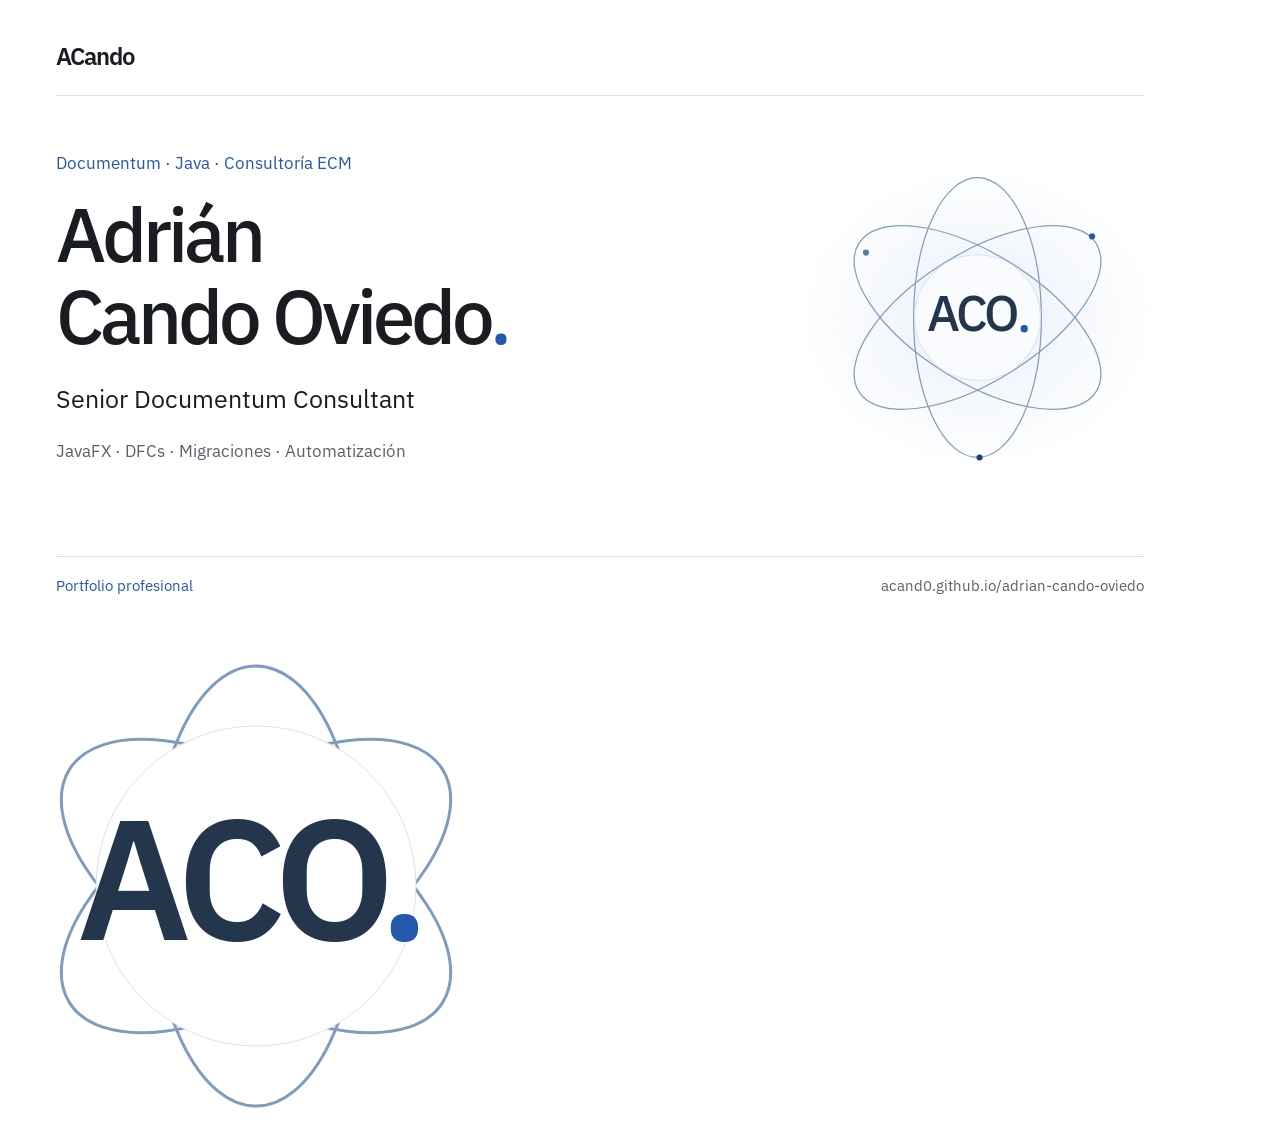
==== assets/brand/artwork.html @ 3e4b13c8 "Align social thumbnail and favicons with white ACO identity" ====
<!doctype html>
<html lang="es">
<head>
  <meta charset="utf-8">
  <title>Identidad corporativa de Adrián Cando Oviedo</title>
  <link href="https://fonts.googleapis.com/css2?family=IBM+Plex+Sans:wght@400;500;600&amp;display=swap" rel="stylesheet">
  <style>
    * { box-sizing: border-box; }
    body { margin: 0; background: #fff; font-family: "IBM Plex Sans", sans-serif; color: #191c20; }
    #social-card { width: 1200px; height: 630px; position: relative; padding: 40px 56px; overflow: hidden; background: #fff; }
    header { border-bottom: 1px solid #dce0e5; padding-bottom: 23px; font-size: 24px; font-weight: 600; letter-spacing: -1px; }
    .copy { position: absolute; top: 152px; left: 56px; }
    .eyebrow { margin: 0 0 19px; font-size: 17px; color: #2458ad; }
    h1 { font-size: 76px; line-height: 1.08; font-weight: 500; letter-spacing: -4px; margin: 0 0 25px; }
    h1 span { color: #2458ad; }
    .role { margin: 0; font-size: 25px; }
    .stack { margin: 25px 0 0; color: #59616c; font-size: 17px; }
    .atom { position: absolute; right: 40px; top: 165px; width: 365px; height: 305px; background: radial-gradient(ellipse, #eaf1fa, #f5f8fc 38%, transparent 70%); }
    svg { width: 100%; height: 100%; }
    .orbit { fill: none; stroke: #7e9cbd; stroke-width: 1.2; }
    .core { fill: #f9fbfe; stroke: #d9e4f0; }
    .monogram { fill: #23364c; font-size: 49px; font-weight: 500; letter-spacing: -3px; }
    .blue { fill: #2458ad; }
    footer { position: absolute; bottom: 35px; left: 56px; right: 56px; border-top: 1px solid #dce0e5; padding-top: 19px; display: flex; justify-content: space-between; color: #59616c; font-size: 15px; }
    footer span:first-child { color: #2458ad; }
    #favicon-art { width: 512px; height: 512px; background: #fff; }
    #favicon-art .orbit { stroke-width: 3; }
    #favicon-art text { font-size: 170px; letter-spacing: -10px; font-weight: 600; fill: #23364c; }
    #favicon-art.small .detail { display: none; }
    #favicon-art.small text { font-size: 205px; }
  </style>
</head>
<body>
  <section id="social-card" aria-label="Miniatura del portfolio">
    <header>ACando</header>
    <div class="copy">
      <p class="eyebrow">Documentum · Java · Consultoría ECM</p>
      <h1>Adrián<br>Cando Oviedo<span>.</span></h1>
      <p class="role">Senior Documentum Consultant</p>
      <p class="stack">JavaFX · DFCs · Migraciones · Automatización</p>
    </div>
    <div class="atom" aria-hidden="true">
      <svg viewBox="0 0 360 300">
        <g transform="translate(180 150)">
          <ellipse class="orbit" rx="138" ry="63" transform="rotate(-32)"/>
          <ellipse class="orbit" rx="138" ry="63" transform="rotate(32)"/>
          <ellipse class="orbit" rx="138" ry="63" transform="rotate(90)"/>
          <circle class="blue" cx="113" cy="-80" r="3"/>
          <circle fill="#597a9c" cx="-110" cy="-64" r="3"/>
          <circle fill="#193f7d" cx="2" cy="138" r="3"/>
          <circle class="core" r="62"/>
          <text class="monogram" x="0" y="1" text-anchor="middle" dominant-baseline="middle">ACO<tspan class="blue">.</tspan></text>
        </g>
      </svg>
    </div>
    <footer><span>Portfolio profesional</span><span>acand0.github.io/adrian-cando-oviedo</span></footer>
  </section>
  <div id="favicon-art" aria-label="Icono ACO">
    <svg viewBox="0 0 512 512">
      <g class="detail" transform="translate(256 256)">
        <ellipse class="orbit" rx="220" ry="105" transform="rotate(-32)"/>
        <ellipse class="orbit" rx="220" ry="105" transform="rotate(32)"/>
        <ellipse class="orbit" rx="220" ry="105" transform="rotate(90)"/>
        <circle fill="#fff" stroke="#d9e4f0" r="160"/>
      </g>
      <text x="248" y="266" text-anchor="middle" dominant-baseline="middle">ACO<tspan class="blue">.</tspan></text>
    </svg>
  </div>
</body>
</html>
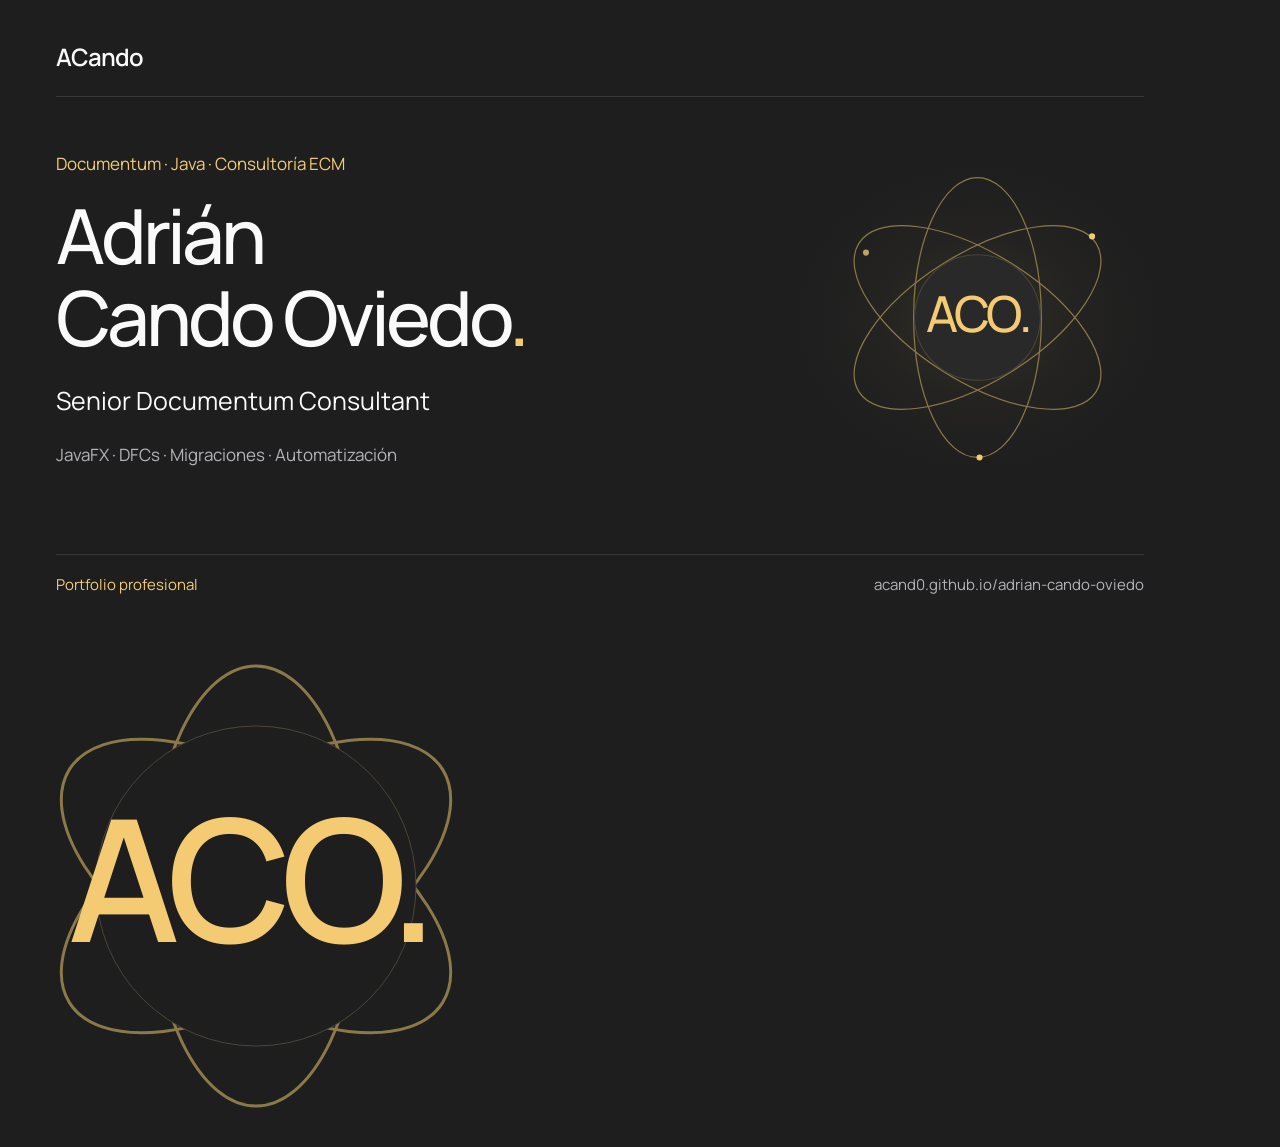
==== commit 8bde2432: "Rebuild portfolio as a single dark profile with accessible section tabs" ====
--- a/assets/brand/artwork.html
+++ b/assets/brand/artwork.html
@@ -2,30 +2,30 @@
 <html lang="es">
 <head>
   <meta charset="utf-8">
-  <title>Identidad corporativa de Adrián Cando Oviedo</title>
-  <link href="https://fonts.googleapis.com/css2?family=IBM+Plex+Sans:wght@400;500;600&amp;display=swap" rel="stylesheet">
+  <title>Identidad del portfolio de Adrián Cando Oviedo</title>
+  <link href="https://fonts.googleapis.com/css2?family=Manrope:wght@400;500;600;700&amp;display=swap" rel="stylesheet">
   <style>
     * { box-sizing: border-box; }
-    body { margin: 0; background: #fff; font-family: "IBM Plex Sans", sans-serif; color: #191c20; }
-    #social-card { width: 1200px; height: 630px; position: relative; padding: 40px 56px; overflow: hidden; background: #fff; }
-    header { border-bottom: 1px solid #dce0e5; padding-bottom: 23px; font-size: 24px; font-weight: 600; letter-spacing: -1px; }
+    body { margin: 0; background: #1e1e1f; font-family: "Manrope", sans-serif; color: #fafafa; }
+    #social-card { width: 1200px; height: 630px; position: relative; padding: 40px 56px; overflow: hidden; background: #1e1e1f; }
+    header { border-bottom: 1px solid #383838; padding-bottom: 23px; font-size: 24px; font-weight: 600; letter-spacing: -1px; }
     .copy { position: absolute; top: 152px; left: 56px; }
-    .eyebrow { margin: 0 0 19px; font-size: 17px; color: #2458ad; }
+    .eyebrow { margin: 0 0 19px; font-size: 17px; color: #f4cb72; }
     h1 { font-size: 76px; line-height: 1.08; font-weight: 500; letter-spacing: -4px; margin: 0 0 25px; }
-    h1 span { color: #2458ad; }
+    h1 span { color: #f4cb72; }
     .role { margin: 0; font-size: 25px; }
-    .stack { margin: 25px 0 0; color: #59616c; font-size: 17px; }
-    .atom { position: absolute; right: 40px; top: 165px; width: 365px; height: 305px; background: radial-gradient(ellipse, #eaf1fa, #f5f8fc 38%, transparent 70%); }
+    .stack { margin: 25px 0 0; color: #b3b3b9; font-size: 17px; }
+    .atom { position: absolute; right: 40px; top: 165px; width: 365px; height: 305px; background: radial-gradient(ellipse, #343025, #242321 38%, transparent 70%); }
     svg { width: 100%; height: 100%; }
-    .orbit { fill: none; stroke: #7e9cbd; stroke-width: 1.2; }
-    .core { fill: #f9fbfe; stroke: #d9e4f0; }
-    .monogram { fill: #23364c; font-size: 49px; font-weight: 500; letter-spacing: -3px; }
-    .blue { fill: #2458ad; }
-    footer { position: absolute; bottom: 35px; left: 56px; right: 56px; border-top: 1px solid #dce0e5; padding-top: 19px; display: flex; justify-content: space-between; color: #59616c; font-size: 15px; }
-    footer span:first-child { color: #2458ad; }
-    #favicon-art { width: 512px; height: 512px; background: #fff; }
+    .orbit { fill: none; stroke: #8c7948; stroke-width: 1.2; }
+    .core { fill: #292929; stroke: #4c4537; }
+    .monogram { fill: #f4cb72; font-size: 49px; font-weight: 500; letter-spacing: -3px; }
+    .blue { fill: #f4cb72; }
+    footer { position: absolute; bottom: 35px; left: 56px; right: 56px; border-top: 1px solid #383838; padding-top: 19px; display: flex; justify-content: space-between; color: #b3b3b9; font-size: 15px; }
+    footer span:first-child { color: #f4cb72; }
+    #favicon-art { width: 512px; height: 512px; background: #1e1e1f; }
     #favicon-art .orbit { stroke-width: 3; }
-    #favicon-art text { font-size: 170px; letter-spacing: -10px; font-weight: 600; fill: #23364c; }
+    #favicon-art text { font-size: 170px; letter-spacing: -10px; font-weight: 600; fill: #f4cb72; }
     #favicon-art.small .detail { display: none; }
     #favicon-art.small text { font-size: 205px; }
   </style>
@@ -46,8 +46,8 @@
           <ellipse class="orbit" rx="138" ry="63" transform="rotate(32)"/>
           <ellipse class="orbit" rx="138" ry="63" transform="rotate(90)"/>
           <circle class="blue" cx="113" cy="-80" r="3"/>
-          <circle fill="#597a9c" cx="-110" cy="-64" r="3"/>
-          <circle fill="#193f7d" cx="2" cy="138" r="3"/>
+          <circle fill="#c1a25f" cx="-110" cy="-64" r="3"/>
+          <circle fill="#f4cb72" cx="2" cy="138" r="3"/>
           <circle class="core" r="62"/>
           <text class="monogram" x="0" y="1" text-anchor="middle" dominant-baseline="middle">ACO<tspan class="blue">.</tspan></text>
         </g>
@@ -61,7 +61,7 @@
         <ellipse class="orbit" rx="220" ry="105" transform="rotate(-32)"/>
         <ellipse class="orbit" rx="220" ry="105" transform="rotate(32)"/>
         <ellipse class="orbit" rx="220" ry="105" transform="rotate(90)"/>
-        <circle fill="#fff" stroke="#d9e4f0" r="160"/>
+        <circle fill="#1e1e1f" stroke="#4c4537" r="160"/>
       </g>
       <text x="248" y="266" text-anchor="middle" dominant-baseline="middle">ACO<tspan class="blue">.</tspan></text>
     </svg>
